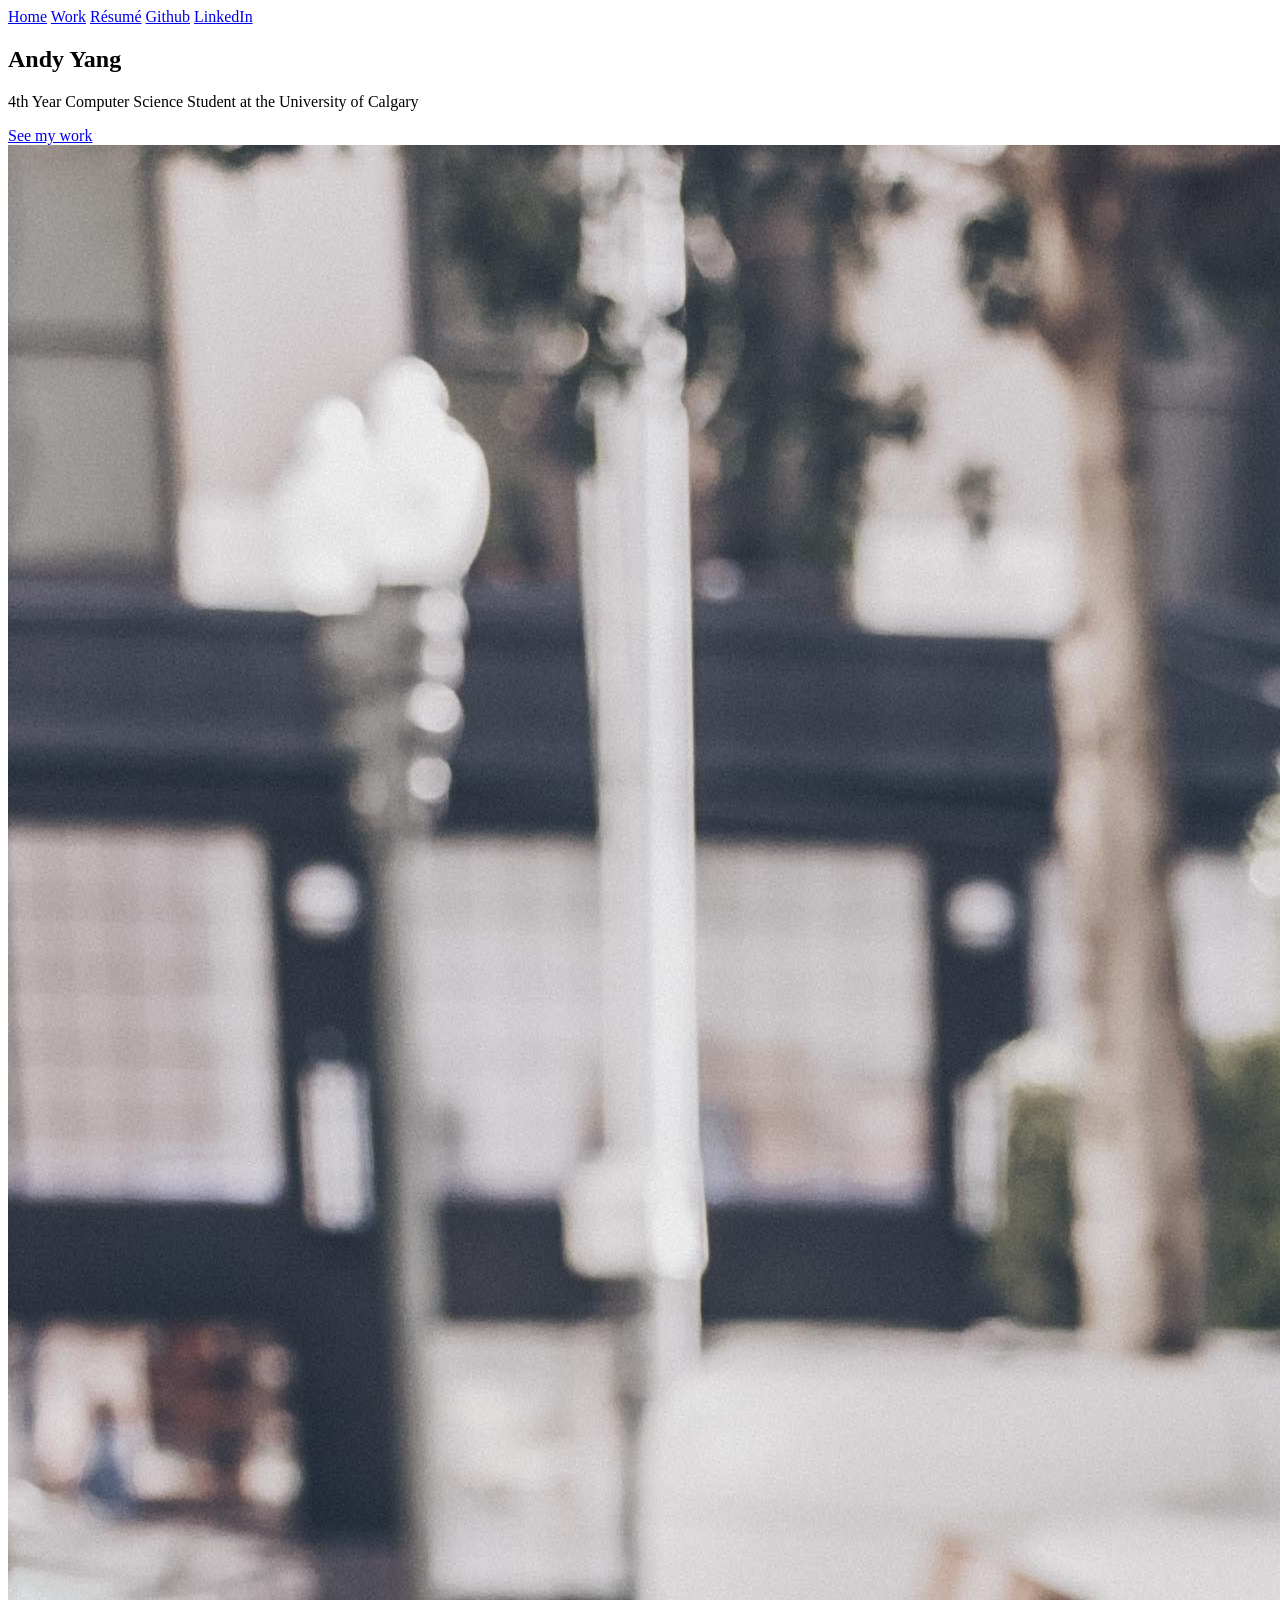
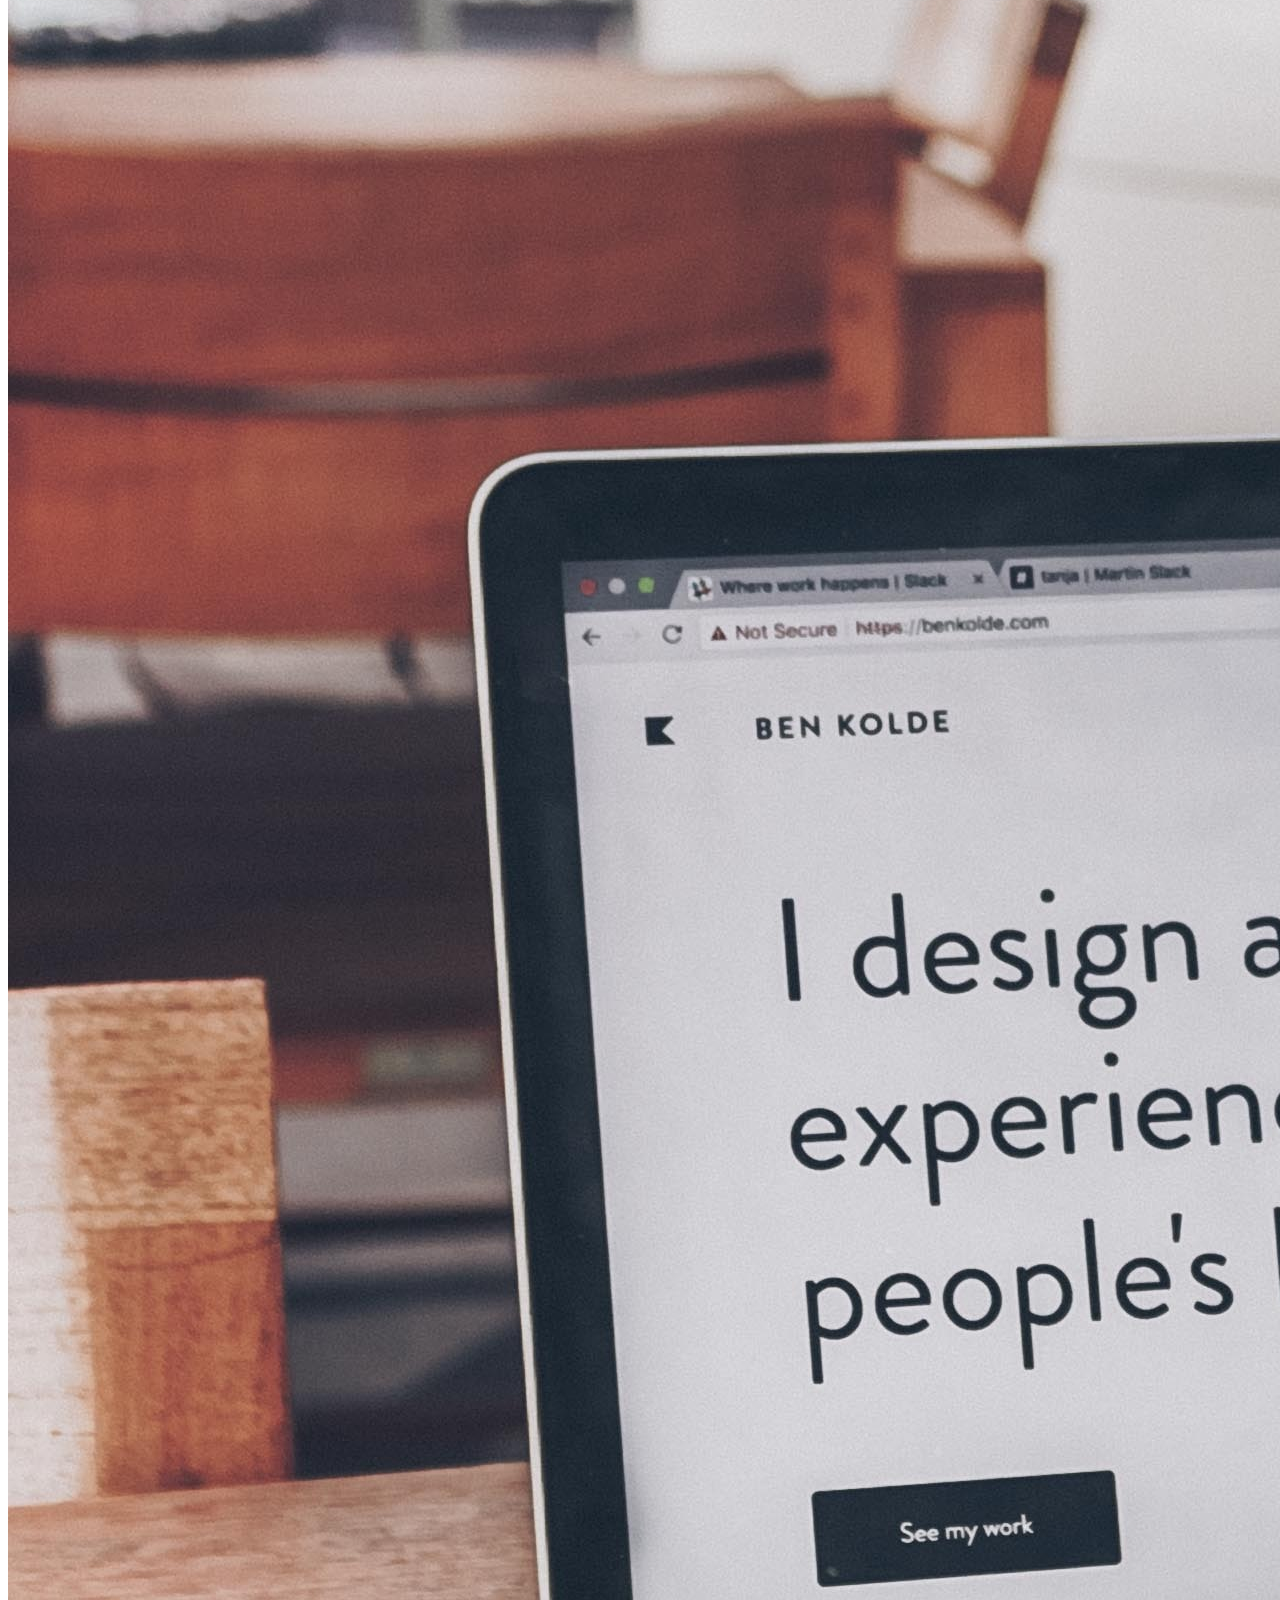
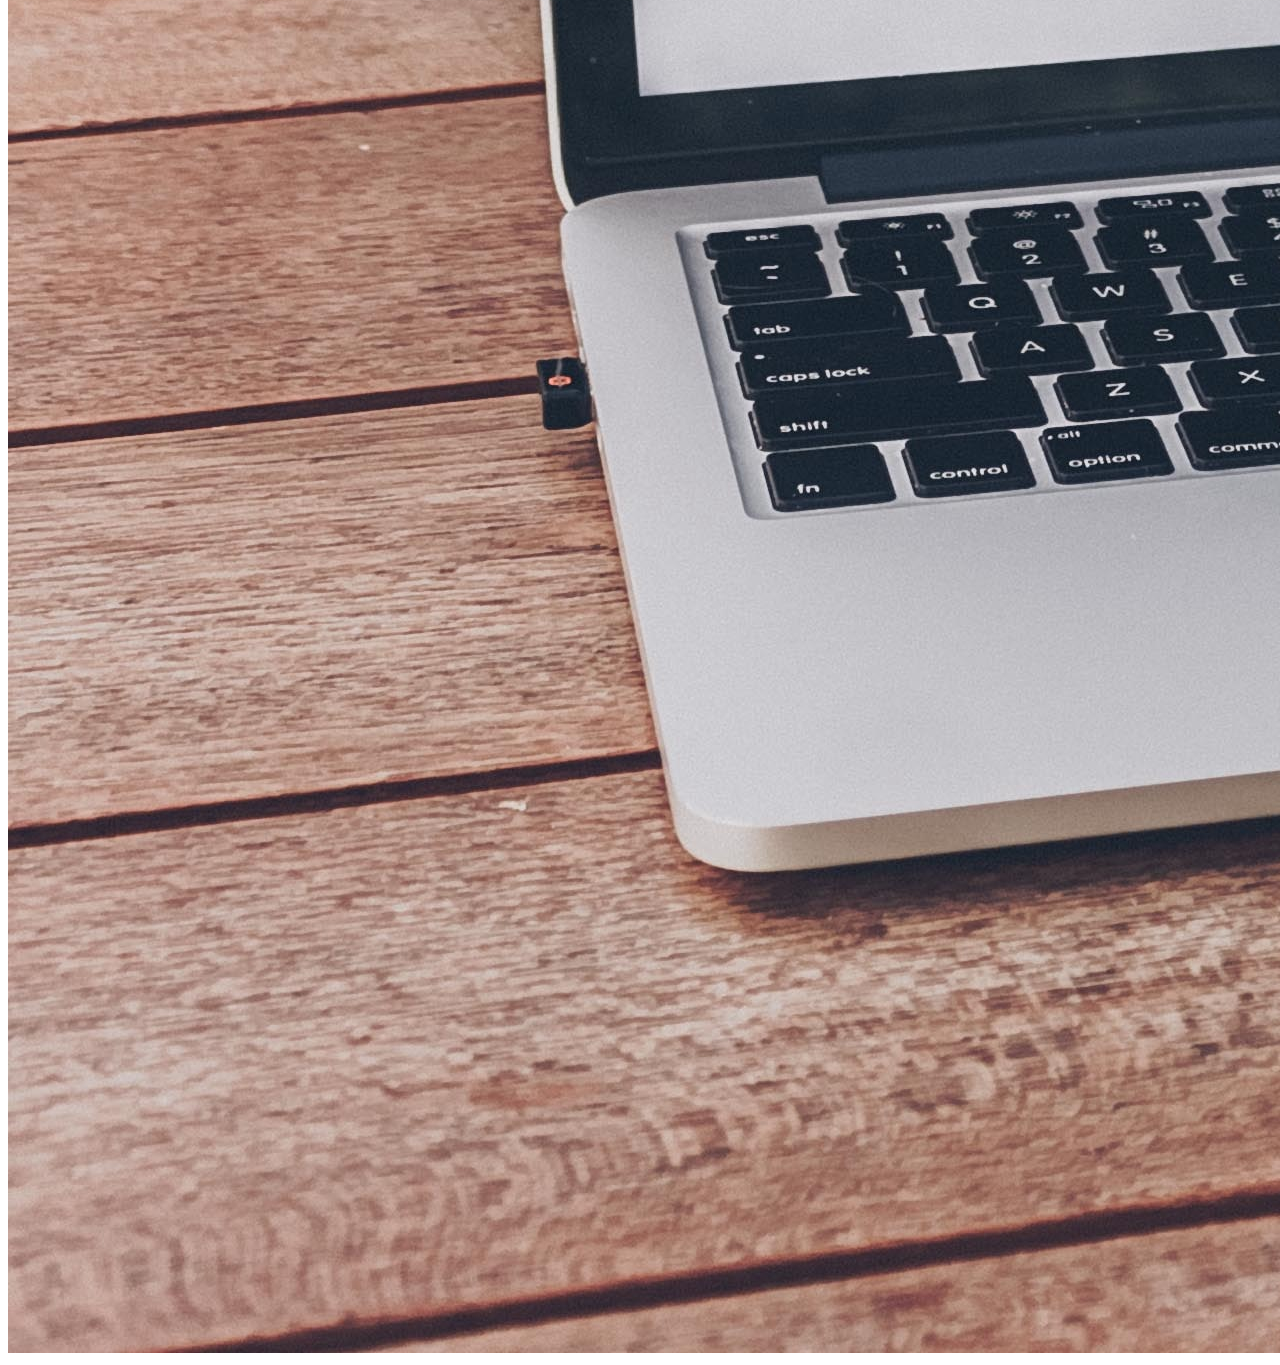
==== index.html @ f4941999 "Website Version 1" ====
<!DOCTYPE HTML>

<html>

<head>
	<title>Andy Yang</title>
	<meta charset="utf-8" />
	<meta name="viewport" content="width=device-width, initial-scale=1, user-scalable=no" />
	<link rel="stylesheet" href="assets/css/main.css" />
	<noscript>
		<link rel="stylesheet" href="assets/css/noscript.css" /></noscript>
</head>

<body class="is-preload">

	<!-- Wrapper-->
	<div id="wrapper">

		<!-- Nav -->
		<nav id="nav">
			<a href="#" class="icon solid fa-home"><span>Home</span></a>
			<a href="#work" class="icon solid fa-briefcase"><span>Work</span></a>
			<a href="/resume/Andy Yang Resume.pdf" class="icon solid fa-file-alt" download><span>Résumé</span></a>
			<a href="https://github.com/Yang-Andy" target="_blank" class="icon brands fa-github"><span>Github</span></a>
			<a href="https://www.linkedin.com/in/yangandy1/" target="_blank"
				class="icon brands fa-linkedin"><span>LinkedIn</span></a>
			<!-- <a href="#contact" class="icon solid fa-envelope"><span>Contact</span></a> -->
		</nav>

		<!-- Main -->
		<div id="main">

			<!-- Me -->
			<article id="home" class="panel intro">
				<header>
					<h1>Andy Yang</h1>
					<p>4th Year Computer Science Student at the University of Calgary</p>
				</header>
				<a href="#work" class="jumplink pic">
					<span class="arrow icon solid fa-chevron-right"><span>See my work</span></span>
					<img src="images/me.jpg" alt="" />
				</a>
			</article>

			<!-- Work -->
			<article id="work" class="panel">
				<header>
					<h1>Work Experience</h1>
				</header>

				<body>
					<h2>
						Full Stack Mobile Software Developer Intern
					</h2>
					<div>
						<h3>Shareworks by Morgan Stanley</h3>
						<p>May 2018 - August 2019, Calgary, Alberta</p>

					</div>

					<ul>
						<li>Assisted in the development of mobile white-label applications for Barclays and Morgan
							Stanley.</li>
						<li>Built front end architecture using Javascript, React Native, and Redux.</li>
						<li>Worked closely with back-end engineers to maintain the RESTful API consumed by the mobile
							app.</li>
						<li>Collaborated with UX researchers to implement customized and sophisticated UI components
							with a strong focus on usability.</li>
						<li>Engaged in a software development workflow involving code reviews, continuous integration,
							and automated testing in order to ensure the production of high-quality software.</li>
					</ul>


				</body>

			</article>

			<!-- Contact -->
			<article id="contact" class="panel">
				<header>
					<h2>Contact Me</h2>
				</header>
				<form action="#" method="post">
					<div>
						<div class="row">
							<div class="col-6 col-12-medium">
								<input type="text" name="name" placeholder="Name" />
							</div>
							<div class="col-6 col-12-medium">
								<input type="text" name="email" placeholder="Email" />
							</div>
							<div class="col-12">
								<input type="text" name="subject" placeholder="Subject" />
							</div>
							<div class="col-12">
								<textarea name="message" placeholder="Message" rows="6"></textarea>
							</div>
							<div class="col-12">
								<input type="submit" value="Send Message" />
							</div>
						</div>
					</div>
				</form>
			</article>

		</div>

		<!-- Footer -->
		<div id="footer">
		</div>

	</div>

	<!-- Scripts -->
	<script src="assets/js/jquery.min.js"></script>
	<script src="assets/js/browser.min.js"></script>
	<script src="assets/js/breakpoints.min.js"></script>
	<script src="assets/js/util.js"></script>
	<script src="assets/js/main.js"></script>

</body>

</html>
---- assets/css/noscript.css ----
/* Wrapper */

	#wrapper {
		opacity: 1 !important;
	}

/* Nav */

	#nav a {
		opacity: 1.0;
	}

		#nav a:before, #nav a:after {
			display: none;
		}

		#nav a span {
			top: 0;
			opacity: 1.0;
		}

			#nav a span:after {
				display: none;
			}

/* Main */

	#main {
		background: none;
		box-shadow: none;
	}

		#main > .panel {
			background: #ffffff;
			margin-bottom: 2em;
		}

			#main > .panel:last-child {
				margin-bottom: 0;
			}
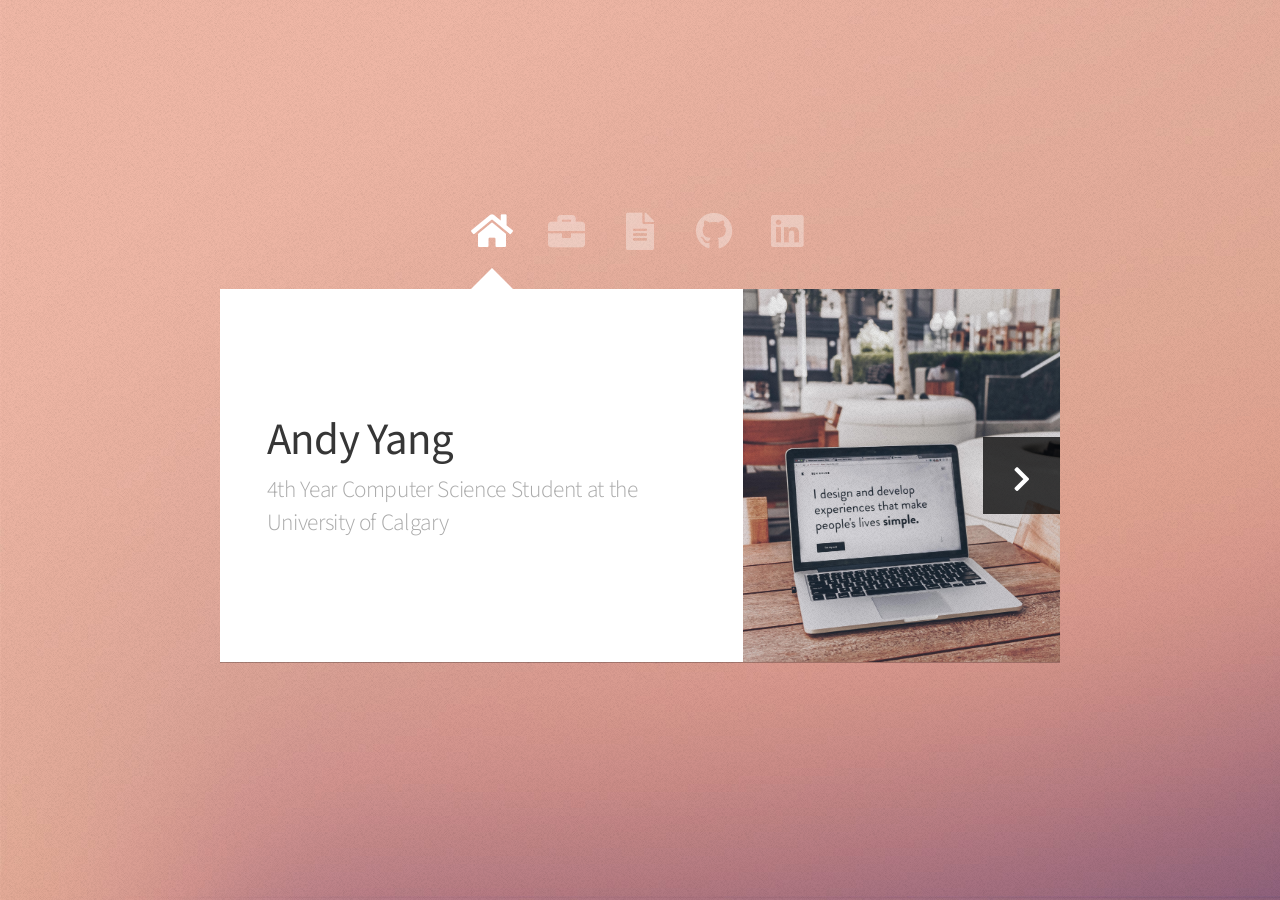
==== commit 5729db4b: "code clean up" ====
--- a/index.html
+++ b/index.html
@@ -1,3 +1,8 @@
+<!--
+	Astral by HTML5 UP
+	html5up.net | @ajlkn
+	Free for personal and commercial use under the CCA 3.0 license (html5up.net/license)
+-->
 <!DOCTYPE HTML>
 
 <html>
--- a/assets/css/main.css
+++ b/assets/css/main.css
@@ -0,0 +1,2190 @@
+/*
+	Astral by HTML5 UP
+	html5up.net | @ajlkn
+	Free for personal and commercial use under the CCA 3.0 license (html5up.net/license)
+*/
+@import url("https://fonts.googleapis.com/css?family=Source+Sans+Pro:300,400,300italic,400italic");
+@import url("fontawesome-all.min.css");
+
+html, body, div, span, applet, object,
+iframe, h1, h2, h3, h4, h5, h6, p, blockquote,
+pre, a, abbr, acronym, address, big, cite,
+code, del, dfn, em, img, ins, kbd, q, s, samp,
+small, strike, strong, sub, sup, tt, var, b,
+u, i, center, dl, dt, dd, ol, ul, li, fieldset,
+form, label, legend, table, caption, tbody,
+tfoot, thead, tr, th, td, article, aside,
+canvas, details, embed, figure, figcaption,
+footer, header, hgroup, menu, nav, output, ruby,
+section, summary, time, mark, audio, video {
+	margin: 0;
+	padding: 0;
+	border: 0;
+	font-size: 100%;
+	font: inherit;
+	vertical-align: baseline;}
+
+article, aside, details, figcaption, figure,
+footer, header, hgroup, menu, nav, section {
+	display: block;}
+
+body {
+	line-height: 1;
+}
+
+ol, ul {
+	list-style: none;
+}
+
+blockquote, q {
+	quotes: none;
+}
+
+	blockquote:before, blockquote:after, q:before, q:after {
+		content: '';
+		content: none;
+	}
+
+table {
+	border-collapse: collapse;
+	border-spacing: 0;
+}
+
+body {
+	-webkit-text-size-adjust: none;
+}
+
+mark {
+	background-color: transparent;
+	color: inherit;
+}
+
+input::-moz-focus-inner {
+	border: 0;
+	padding: 0;
+}
+
+input, select, textarea {
+	-moz-appearance: none;
+	-webkit-appearance: none;
+	-ms-appearance: none;
+	appearance: none;
+}
+
+/* Row */
+
+	.row {
+		display: flex;
+		flex-wrap: wrap;
+		box-sizing: border-box;
+		align-items: stretch;
+	}
+
+		.row > * {
+			box-sizing: border-box;
+		}
+
+		.row.gtr-uniform > * > :last-child {
+			margin-bottom: 0;
+		}
+
+		.row.aln-left {
+			justify-content: flex-start;
+		}
+
+		.row.aln-center {
+			justify-content: center;
+		}
+
+		.row.aln-right {
+			justify-content: flex-end;
+		}
+
+		.row.aln-top {
+			align-items: flex-start;
+		}
+
+		.row.aln-middle {
+			align-items: center;
+		}
+
+		.row.aln-bottom {
+			align-items: flex-end;
+		}
+
+		.row > .imp {
+			order: -1;
+		}
+
+		.row > .col-1 {
+			width: 8.33333%;
+		}
+
+		.row > .off-1 {
+			margin-left: 8.33333%;
+		}
+
+		.row > .col-2 {
+			width: 16.66667%;
+		}
+
+		.row > .off-2 {
+			margin-left: 16.66667%;
+		}
+
+		.row > .col-3 {
+			width: 25%;
+		}
+
+		.row > .off-3 {
+			margin-left: 25%;
+		}
+
+		.row > .col-4 {
+			width: 33.33333%;
+		}
+
+		.row > .off-4 {
+			margin-left: 33.33333%;
+		}
+
+		.row > .col-5 {
+			width: 41.66667%;
+		}
+
+		.row > .off-5 {
+			margin-left: 41.66667%;
+		}
+
+		.row > .col-6 {
+			width: 50%;
+		}
+
+		.row > .off-6 {
+			margin-left: 50%;
+		}
+
+		.row > .col-7 {
+			width: 58.33333%;
+		}
+
+		.row > .off-7 {
+			margin-left: 58.33333%;
+		}
+
+		.row > .col-8 {
+			width: 66.66667%;
+		}
+
+		.row > .off-8 {
+			margin-left: 66.66667%;
+		}
+
+		.row > .col-9 {
+			width: 75%;
+		}
+
+		.row > .off-9 {
+			margin-left: 75%;
+		}
+
+		.row > .col-10 {
+			width: 83.33333%;
+		}
+
+		.row > .off-10 {
+			margin-left: 83.33333%;
+		}
+
+		.row > .col-11 {
+			width: 91.66667%;
+		}
+
+		.row > .off-11 {
+			margin-left: 91.66667%;
+		}
+
+		.row > .col-12 {
+			width: 100%;
+		}
+
+		.row > .off-12 {
+			margin-left: 100%;
+		}
+
+		.row.gtr-0 {
+			margin-top: 0em;
+			margin-left: 0em;
+		}
+
+			.row.gtr-0 > * {
+				padding: 0em 0 0 0em;
+			}
+
+			.row.gtr-0.gtr-uniform {
+				margin-top: 0em;
+			}
+
+				.row.gtr-0.gtr-uniform > * {
+					padding-top: 0em;
+				}
+
+		.row.gtr-25 {
+			margin-top: -0.3125em;
+			margin-left: -0.3125em;
+		}
+
+			.row.gtr-25 > * {
+				padding: 0.3125em 0 0 0.3125em;
+			}
+
+			.row.gtr-25.gtr-uniform {
+				margin-top: -0.3125em;
+			}
+
+				.row.gtr-25.gtr-uniform > * {
+					padding-top: 0.3125em;
+				}
+
+		.row.gtr-50 {
+			margin-top: -0.625em;
+			margin-left: -0.625em;
+		}
+
+			.row.gtr-50 > * {
+				padding: 0.625em 0 0 0.625em;
+			}
+
+			.row.gtr-50.gtr-uniform {
+				margin-top: -0.625em;
+			}
+
+				.row.gtr-50.gtr-uniform > * {
+					padding-top: 0.625em;
+				}
+
+		.row {
+			margin-top: -1.25em;
+			margin-left: -1.25em;
+		}
+
+			.row > * {
+				padding: 1.25em 0 0 1.25em;
+			}
+
+			.row.gtr-uniform {
+				margin-top: -1.25em;
+			}
+
+				.row.gtr-uniform > * {
+					padding-top: 1.25em;
+				}
+
+		.row.gtr-150 {
+			margin-top: -1.875em;
+			margin-left: -1.875em;
+		}
+
+			.row.gtr-150 > * {
+				padding: 1.875em 0 0 1.875em;
+			}
+
+			.row.gtr-150.gtr-uniform {
+				margin-top: -1.875em;
+			}
+
+				.row.gtr-150.gtr-uniform > * {
+					padding-top: 1.875em;
+				}
+
+		.row.gtr-200 {
+			margin-top: -2.5em;
+			margin-left: -2.5em;
+		}
+
+			.row.gtr-200 > * {
+				padding: 2.5em 0 0 2.5em;
+			}
+
+			.row.gtr-200.gtr-uniform {
+				margin-top: -2.5em;
+			}
+
+				.row.gtr-200.gtr-uniform > * {
+					padding-top: 2.5em;
+				}
+
+		@media screen and (max-width: 1680px) {
+
+			.row {
+				display: flex;
+				flex-wrap: wrap;
+				box-sizing: border-box;
+				align-items: stretch;
+			}
+
+				.row > * {
+					box-sizing: border-box;
+				}
+
+				.row.gtr-uniform > * > :last-child {
+					margin-bottom: 0;
+				}
+
+				.row.aln-left {
+					justify-content: flex-start;
+				}
+
+				.row.aln-center {
+					justify-content: center;
+				}
+
+				.row.aln-right {
+					justify-content: flex-end;
+				}
+
+				.row.aln-top {
+					align-items: flex-start;
+				}
+
+				.row.aln-middle {
+					align-items: center;
+				}
+
+				.row.aln-bottom {
+					align-items: flex-end;
+				}
+
+				.row > .imp-xlarge {
+					order: -1;
+				}
+
+				.row > .col-1-xlarge {
+					width: 8.33333%;
+				}
+
+				.row > .off-1-xlarge {
+					margin-left: 8.33333%;
+				}
+
+				.row > .col-2-xlarge {
+					width: 16.66667%;
+				}
+
+				.row > .off-2-xlarge {
+					margin-left: 16.66667%;
+				}
+
+				.row > .col-3-xlarge {
+					width: 25%;
+				}
+
+				.row > .off-3-xlarge {
+					margin-left: 25%;
+				}
+
+				.row > .col-4-xlarge {
+					width: 33.33333%;
+				}
+
+				.row > .off-4-xlarge {
+					margin-left: 33.33333%;
+				}
+
+				.row > .col-5-xlarge {
+					width: 41.66667%;
+				}
+
+				.row > .off-5-xlarge {
+					margin-left: 41.66667%;
+				}
+
+				.row > .col-6-xlarge {
+					width: 50%;
+				}
+
+				.row > .off-6-xlarge {
+					margin-left: 50%;
+				}
+
+				.row > .col-7-xlarge {
+					width: 58.33333%;
+				}
+
+				.row > .off-7-xlarge {
+					margin-left: 58.33333%;
+				}
+
+				.row > .col-8-xlarge {
+					width: 66.66667%;
+				}
+
+				.row > .off-8-xlarge {
+					margin-left: 66.66667%;
+				}
+
+				.row > .col-9-xlarge {
+					width: 75%;
+				}
+
+				.row > .off-9-xlarge {
+					margin-left: 75%;
+				}
+
+				.row > .col-10-xlarge {
+					width: 83.33333%;
+				}
+
+				.row > .off-10-xlarge {
+					margin-left: 83.33333%;
+				}
+
+				.row > .col-11-xlarge {
+					width: 91.66667%;
+				}
+
+				.row > .off-11-xlarge {
+					margin-left: 91.66667%;
+				}
+
+				.row > .col-12-xlarge {
+					width: 100%;
+				}
+
+				.row > .off-12-xlarge {
+					margin-left: 100%;
+				}
+
+				.row.gtr-0 {
+					margin-top: 0em;
+					margin-left: 0em;
+				}
+
+					.row.gtr-0 > * {
+						padding: 0em 0 0 0em;
+					}
+
+					.row.gtr-0.gtr-uniform {
+						margin-top: 0em;
+					}
+
+						.row.gtr-0.gtr-uniform > * {
+							padding-top: 0em;
+						}
+
+				.row.gtr-25 {
+					margin-top: -0.3125em;
+					margin-left: -0.3125em;
+				}
+
+					.row.gtr-25 > * {
+						padding: 0.3125em 0 0 0.3125em;
+					}
+
+					.row.gtr-25.gtr-uniform {
+						margin-top: -0.3125em;
+					}
+
+						.row.gtr-25.gtr-uniform > * {
+							padding-top: 0.3125em;
+						}
+
+				.row.gtr-50 {
+					margin-top: -0.625em;
+					margin-left: -0.625em;
+				}
+
+					.row.gtr-50 > * {
+						padding: 0.625em 0 0 0.625em;
+					}
+
+					.row.gtr-50.gtr-uniform {
+						margin-top: -0.625em;
+					}
+
+						.row.gtr-50.gtr-uniform > * {
+							padding-top: 0.625em;
+						}
+
+				.row {
+					margin-top: -1.25em;
+					margin-left: -1.25em;
+				}
+
+					.row > * {
+						padding: 1.25em 0 0 1.25em;
+					}
+
+					.row.gtr-uniform {
+						margin-top: -1.25em;
+					}
+
+						.row.gtr-uniform > * {
+							padding-top: 1.25em;
+						}
+
+				.row.gtr-150 {
+					margin-top: -1.875em;
+					margin-left: -1.875em;
+				}
+
+					.row.gtr-150 > * {
+						padding: 1.875em 0 0 1.875em;
+					}
+
+					.row.gtr-150.gtr-uniform {
+						margin-top: -1.875em;
+					}
+
+						.row.gtr-150.gtr-uniform > * {
+							padding-top: 1.875em;
+						}
+
+				.row.gtr-200 {
+					margin-top: -2.5em;
+					margin-left: -2.5em;
+				}
+
+					.row.gtr-200 > * {
+						padding: 2.5em 0 0 2.5em;
+					}
+
+					.row.gtr-200.gtr-uniform {
+						margin-top: -2.5em;
+					}
+
+						.row.gtr-200.gtr-uniform > * {
+							padding-top: 2.5em;
+						}
+
+		}
+
+		@media screen and (max-width: 1280px) {
+
+			.row {
+				display: flex;
+				flex-wrap: wrap;
+				box-sizing: border-box;
+				align-items: stretch;
+			}
+
+				.row > * {
+					box-sizing: border-box;
+				}
+
+				.row.gtr-uniform > * > :last-child {
+					margin-bottom: 0;
+				}
+
+				.row.aln-left {
+					justify-content: flex-start;
+				}
+
+				.row.aln-center {
+					justify-content: center;
+				}
+
+				.row.aln-right {
+					justify-content: flex-end;
+				}
+
+				.row.aln-top {
+					align-items: flex-start;
+				}
+
+				.row.aln-middle {
+					align-items: center;
+				}
+
+				.row.aln-bottom {
+					align-items: flex-end;
+				}
+
+				.row > .imp-large {
+					order: -1;
+				}
+
+				.row > .col-1-large {
+					width: 8.33333%;
+				}
+
+				.row > .off-1-large {
+					margin-left: 8.33333%;
+				}
+
+				.row > .col-2-large {
+					width: 16.66667%;
+				}
+
+				.row > .off-2-large {
+					margin-left: 16.66667%;
+				}
+
+				.row > .col-3-large {
+					width: 25%;
+				}
+
+				.row > .off-3-large {
+					margin-left: 25%;
+				}
+
+				.row > .col-4-large {
+					width: 33.33333%;
+				}
+
+				.row > .off-4-large {
+					margin-left: 33.33333%;
+				}
+
+				.row > .col-5-large {
+					width: 41.66667%;
+				}
+
+				.row > .off-5-large {
+					margin-left: 41.66667%;
+				}
+
+				.row > .col-6-large {
+					width: 50%;
+				}
+
+				.row > .off-6-large {
+					margin-left: 50%;
+				}
+
+				.row > .col-7-large {
+					width: 58.33333%;
+				}
+
+				.row > .off-7-large {
+					margin-left: 58.33333%;
+				}
+
+				.row > .col-8-large {
+					width: 66.66667%;
+				}
+
+				.row > .off-8-large {
+					margin-left: 66.66667%;
+				}
+
+				.row > .col-9-large {
+					width: 75%;
+				}
+
+				.row > .off-9-large {
+					margin-left: 75%;
+				}
+
+				.row > .col-10-large {
+					width: 83.33333%;
+				}
+
+				.row > .off-10-large {
+					margin-left: 83.33333%;
+				}
+
+				.row > .col-11-large {
+					width: 91.66667%;
+				}
+
+				.row > .off-11-large {
+					margin-left: 91.66667%;
+				}
+
+				.row > .col-12-large {
+					width: 100%;
+				}
+
+				.row > .off-12-large {
+					margin-left: 100%;
+				}
+
+				.row.gtr-0 {
+					margin-top: 0em;
+					margin-left: 0em;
+				}
+
+					.row.gtr-0 > * {
+						padding: 0em 0 0 0em;
+					}
+
+					.row.gtr-0.gtr-uniform {
+						margin-top: 0em;
+					}
+
+						.row.gtr-0.gtr-uniform > * {
+							padding-top: 0em;
+						}
+
+				.row.gtr-25 {
+					margin-top: -0.3125em;
+					margin-left: -0.3125em;
+				}
+
+					.row.gtr-25 > * {
+						padding: 0.3125em 0 0 0.3125em;
+					}
+
+					.row.gtr-25.gtr-uniform {
+						margin-top: -0.3125em;
+					}
+
+						.row.gtr-25.gtr-uniform > * {
+							padding-top: 0.3125em;
+						}
+
+				.row.gtr-50 {
+					margin-top: -0.625em;
+					margin-left: -0.625em;
+				}
+
+					.row.gtr-50 > * {
+						padding: 0.625em 0 0 0.625em;
+					}
+
+					.row.gtr-50.gtr-uniform {
+						margin-top: -0.625em;
+					}
+
+						.row.gtr-50.gtr-uniform > * {
+							padding-top: 0.625em;
+						}
+
+				.row {
+					margin-top: -1.25em;
+					margin-left: -1.25em;
+				}
+
+					.row > * {
+						padding: 1.25em 0 0 1.25em;
+					}
+
+					.row.gtr-uniform {
+						margin-top: -1.25em;
+					}
+
+						.row.gtr-uniform > * {
+							padding-top: 1.25em;
+						}
+
+				.row.gtr-150 {
+					margin-top: -1.875em;
+					margin-left: -1.875em;
+				}
+
+					.row.gtr-150 > * {
+						padding: 1.875em 0 0 1.875em;
+					}
+
+					.row.gtr-150.gtr-uniform {
+						margin-top: -1.875em;
+					}
+
+						.row.gtr-150.gtr-uniform > * {
+							padding-top: 1.875em;
+						}
+
+				.row.gtr-200 {
+					margin-top: -2.5em;
+					margin-left: -2.5em;
+				}
+
+					.row.gtr-200 > * {
+						padding: 2.5em 0 0 2.5em;
+					}
+
+					.row.gtr-200.gtr-uniform {
+						margin-top: -2.5em;
+					}
+
+						.row.gtr-200.gtr-uniform > * {
+							padding-top: 2.5em;
+						}
+
+		}
+
+		@media screen and (max-width: 980px) {
+
+			.row {
+				display: flex;
+				flex-wrap: wrap;
+				box-sizing: border-box;
+				align-items: stretch;
+			}
+
+				.row > * {
+					box-sizing: border-box;
+				}
+
+				.row.gtr-uniform > * > :last-child {
+					margin-bottom: 0;
+				}
+
+				.row.aln-left {
+					justify-content: flex-start;
+				}
+
+				.row.aln-center {
+					justify-content: center;
+				}
+
+				.row.aln-right {
+					justify-content: flex-end;
+				}
+
+				.row.aln-top {
+					align-items: flex-start;
+				}
+
+				.row.aln-middle {
+					align-items: center;
+				}
+
+				.row.aln-bottom {
+					align-items: flex-end;
+				}
+
+				.row > .imp-medium {
+					order: -1;
+				}
+
+				.row > .col-1-medium {
+					width: 8.33333%;
+				}
+
+				.row > .off-1-medium {
+					margin-left: 8.33333%;
+				}
+
+				.row > .col-2-medium {
+					width: 16.66667%;
+				}
+
+				.row > .off-2-medium {
+					margin-left: 16.66667%;
+				}
+
+				.row > .col-3-medium {
+					width: 25%;
+				}
+
+				.row > .off-3-medium {
+					margin-left: 25%;
+				}
+
+				.row > .col-4-medium {
+					width: 33.33333%;
+				}
+
+				.row > .off-4-medium {
+					margin-left: 33.33333%;
+				}
+
+				.row > .col-5-medium {
+					width: 41.66667%;
+				}
+
+				.row > .off-5-medium {
+					margin-left: 41.66667%;
+				}
+
+				.row > .col-6-medium {
+					width: 50%;
+				}
+
+				.row > .off-6-medium {
+					margin-left: 50%;
+				}
+
+				.row > .col-7-medium {
+					width: 58.33333%;
+				}
+
+				.row > .off-7-medium {
+					margin-left: 58.33333%;
+				}
+
+				.row > .col-8-medium {
+					width: 66.66667%;
+				}
+
+				.row > .off-8-medium {
+					margin-left: 66.66667%;
+				}
+
+				.row > .col-9-medium {
+					width: 75%;
+				}
+
+				.row > .off-9-medium {
+					margin-left: 75%;
+				}
+
+				.row > .col-10-medium {
+					width: 83.33333%;
+				}
+
+				.row > .off-10-medium {
+					margin-left: 83.33333%;
+				}
+
+				.row > .col-11-medium {
+					width: 91.66667%;
+				}
+
+				.row > .off-11-medium {
+					margin-left: 91.66667%;
+				}
+
+				.row > .col-12-medium {
+					width: 100%;
+				}
+
+				.row > .off-12-medium {
+					margin-left: 100%;
+				}
+
+				.row.gtr-0 {
+					margin-top: 0em;
+					margin-left: 0em;
+				}
+
+					.row.gtr-0 > * {
+						padding: 0em 0 0 0em;
+					}
+
+					.row.gtr-0.gtr-uniform {
+						margin-top: 0em;
+					}
+
+						.row.gtr-0.gtr-uniform > * {
+							padding-top: 0em;
+						}
+
+				.row.gtr-25 {
+					margin-top: -0.3125em;
+					margin-left: -0.3125em;
+				}
+
+					.row.gtr-25 > * {
+						padding: 0.3125em 0 0 0.3125em;
+					}
+
+					.row.gtr-25.gtr-uniform {
+						margin-top: -0.3125em;
+					}
+
+						.row.gtr-25.gtr-uniform > * {
+							padding-top: 0.3125em;
+						}
+
+				.row.gtr-50 {
+					margin-top: -0.625em;
+					margin-left: -0.625em;
+				}
+
+					.row.gtr-50 > * {
+						padding: 0.625em 0 0 0.625em;
+					}
+
+					.row.gtr-50.gtr-uniform {
+						margin-top: -0.625em;
+					}
+
+						.row.gtr-50.gtr-uniform > * {
+							padding-top: 0.625em;
+						}
+
+				.row {
+					margin-top: -1.25em;
+					margin-left: -1.25em;
+				}
+
+					.row > * {
+						padding: 1.25em 0 0 1.25em;
+					}
+
+					.row.gtr-uniform {
+						margin-top: -1.25em;
+					}
+
+						.row.gtr-uniform > * {
+							padding-top: 1.25em;
+						}
+
+				.row.gtr-150 {
+					margin-top: -1.875em;
+					margin-left: -1.875em;
+				}
+
+					.row.gtr-150 > * {
+						padding: 1.875em 0 0 1.875em;
+					}
+
+					.row.gtr-150.gtr-uniform {
+						margin-top: -1.875em;
+					}
+
+						.row.gtr-150.gtr-uniform > * {
+							padding-top: 1.875em;
+						}
+
+				.row.gtr-200 {
+					margin-top: -2.5em;
+					margin-left: -2.5em;
+				}
+
+					.row.gtr-200 > * {
+						padding: 2.5em 0 0 2.5em;
+					}
+
+					.row.gtr-200.gtr-uniform {
+						margin-top: -2.5em;
+					}
+
+						.row.gtr-200.gtr-uniform > * {
+							padding-top: 2.5em;
+						}
+
+		}
+
+		@media screen and (max-width: 736px) {
+
+			.row {
+				display: flex;
+				flex-wrap: wrap;
+				box-sizing: border-box;
+				align-items: stretch;
+			}
+
+				.row > * {
+					box-sizing: border-box;
+				}
+
+				.row.gtr-uniform > * > :last-child {
+					margin-bottom: 0;
+				}
+
+				.row.aln-left {
+					justify-content: flex-start;
+				}
+
+				.row.aln-center {
+					justify-content: center;
+				}
+
+				.row.aln-right {
+					justify-content: flex-end;
+				}
+
+				.row.aln-top {
+					align-items: flex-start;
+				}
+
+				.row.aln-middle {
+					align-items: center;
+				}
+
+				.row.aln-bottom {
+					align-items: flex-end;
+				}
+
+				.row > .imp-small {
+					order: -1;
+				}
+
+				.row > .col-1-small {
+					width: 8.33333%;
+				}
+
+				.row > .off-1-small {
+					margin-left: 8.33333%;
+				}
+
+				.row > .col-2-small {
+					width: 16.66667%;
+				}
+
+				.row > .off-2-small {
+					margin-left: 16.66667%;
+				}
+
+				.row > .col-3-small {
+					width: 25%;
+				}
+
+				.row > .off-3-small {
+					margin-left: 25%;
+				}
+
+				.row > .col-4-small {
+					width: 33.33333%;
+				}
+
+				.row > .off-4-small {
+					margin-left: 33.33333%;
+				}
+
+				.row > .col-5-small {
+					width: 41.66667%;
+				}
+
+				.row > .off-5-small {
+					margin-left: 41.66667%;
+				}
+
+				.row > .col-6-small {
+					width: 50%;
+				}
+
+				.row > .off-6-small {
+					margin-left: 50%;
+				}
+
+				.row > .col-7-small {
+					width: 58.33333%;
+				}
+
+				.row > .off-7-small {
+					margin-left: 58.33333%;
+				}
+
+				.row > .col-8-small {
+					width: 66.66667%;
+				}
+
+				.row > .off-8-small {
+					margin-left: 66.66667%;
+				}
+
+				.row > .col-9-small {
+					width: 75%;
+				}
+
+				.row > .off-9-small {
+					margin-left: 75%;
+				}
+
+				.row > .col-10-small {
+					width: 83.33333%;
+				}
+
+				.row > .off-10-small {
+					margin-left: 83.33333%;
+				}
+
+				.row > .col-11-small {
+					width: 91.66667%;
+				}
+
+				.row > .off-11-small {
+					margin-left: 91.66667%;
+				}
+
+				.row > .col-12-small {
+					width: 100%;
+				}
+
+				.row > .off-12-small {
+					margin-left: 100%;
+				}
+
+				.row.gtr-0 {
+					margin-top: 0em;
+					margin-left: 0em;
+				}
+
+					.row.gtr-0 > * {
+						padding: 0em 0 0 0em;
+					}
+
+					.row.gtr-0.gtr-uniform {
+						margin-top: 0em;
+					}
+
+						.row.gtr-0.gtr-uniform > * {
+							padding-top: 0em;
+						}
+
+				.row.gtr-25 {
+					margin-top: -0.3125em;
+					margin-left: -0.3125em;
+				}
+
+					.row.gtr-25 > * {
+						padding: 0.3125em 0 0 0.3125em;
+					}
+
+					.row.gtr-25.gtr-uniform {
+						margin-top: -0.3125em;
+					}
+
+						.row.gtr-25.gtr-uniform > * {
+							padding-top: 0.3125em;
+						}
+
+				.row.gtr-50 {
+					margin-top: -0.625em;
+					margin-left: -0.625em;
+				}
+
+					.row.gtr-50 > * {
+						padding: 0.625em 0 0 0.625em;
+					}
+
+					.row.gtr-50.gtr-uniform {
+						margin-top: -0.625em;
+					}
+
+						.row.gtr-50.gtr-uniform > * {
+							padding-top: 0.625em;
+						}
+
+				.row {
+					margin-top: -1.25em;
+					margin-left: -1.25em;
+				}
+
+					.row > * {
+						padding: 1.25em 0 0 1.25em;
+					}
+
+					.row.gtr-uniform {
+						margin-top: -1.25em;
+					}
+
+						.row.gtr-uniform > * {
+							padding-top: 1.25em;
+						}
+
+				.row.gtr-150 {
+					margin-top: -1.875em;
+					margin-left: -1.875em;
+				}
+
+					.row.gtr-150 > * {
+						padding: 1.875em 0 0 1.875em;
+					}
+
+					.row.gtr-150.gtr-uniform {
+						margin-top: -1.875em;
+					}
+
+						.row.gtr-150.gtr-uniform > * {
+							padding-top: 1.875em;
+						}
+
+				.row.gtr-200 {
+					margin-top: -2.5em;
+					margin-left: -2.5em;
+				}
+
+					.row.gtr-200 > * {
+						padding: 2.5em 0 0 2.5em;
+					}
+
+					.row.gtr-200.gtr-uniform {
+						margin-top: -2.5em;
+					}
+
+						.row.gtr-200.gtr-uniform > * {
+							padding-top: 2.5em;
+						}
+
+		}
+
+/* Basic */
+
+	html {
+		box-sizing: border-box;
+	}
+
+	*, *:before, *:after {
+		box-sizing: inherit;
+	}
+
+	body {
+		background-image: url("images/overlay.png"), url("images/bg.jpg");
+		background-repeat: repeat, no-repeat;
+		background-size: auto, 100% 100%;
+		background-attachment: fixed;
+		overflow-y: scroll;
+	}
+
+		body.is-preload *, body.is-preload *:before, body.is-preload *:after {
+			-moz-animation: none !important;
+			-webkit-animation: none !important;
+			-ms-animation: none !important;
+			animation: none !important;
+			-moz-transition: none !important;
+			-webkit-transition: none !important;
+			-ms-transition: none !important;
+			transition: none !important;
+		}
+
+	body, input, textarea, select {
+		font-family: 'Source Sans Pro', sans-serif;
+		font-weight: 300;
+		color: #777777;
+		font-size: 20pt;
+		line-height: 1.75em;
+	}
+
+		@media screen and (max-width: 1680px) {
+
+			body, input, textarea, select {
+				font-size: 15pt;
+			}
+
+		}
+
+		@media screen and (max-width: 1280px) {
+
+			body, input, textarea, select {
+				font-size: 14pt;
+			}
+
+		}
+
+		@media screen and (max-width: 736px) {
+
+			body, input, textarea, select {
+				font-size: 12pt;
+			}
+
+		}
+
+		@media screen and (max-width: 360px) {
+
+			body, input, textarea, select {
+				font-size: 11pt;
+			}
+
+		}
+
+	strong, b, h1, h2, h3, h4, h5, h6 {
+		font-weight: 400;
+		color: #363636;
+	}
+
+	h1 {
+		font-size: 2.4em;
+		letter-spacing: -0.015em;
+	}
+
+	h2 {
+		font-size: 1.8em;
+		letter-spacing: -0.015em;
+	}
+
+	h3, h4, h5, h6 {
+		font-size: 1.25em;
+		letter-spacing: -0.015em;
+	}
+
+	@media screen and (max-width: 736px) {
+
+		h1 {
+			font-size: 1.75em;
+		}
+
+		h2 {
+			font-size: 1.375em;
+		}
+
+		h3, h4, h5, h6 {
+			font-size: 1em;
+		}
+
+	}
+
+	blockquote {
+		border-left: solid 0.5em #ddd;
+		padding: 1em 0 1em 2em;
+		font-style: italic;
+	}
+
+	em, i {
+		font-style: italic;
+	}
+
+	hr {
+		border: 0;
+		border-top: solid 1px #ddd;
+		padding: 1.5em 0 0 0;
+		margin: 1.75em 0 0 0;
+	}
+
+	sub {
+		position: relative;
+		top: 0.5em;
+		font-size: 0.8em;
+	}
+
+	sup {
+		position: relative;
+		top: -0.5em;
+		font-size: 0.8em;
+	}
+
+	br.clear {
+		clear: both;
+	}
+
+	p, ul, ol, dl, table, blockquote, form {
+		margin-bottom: 2em;
+	}
+
+/* Table */
+
+	table {
+		width: 100%;
+	}
+
+		table.default tbody tr {
+			border-bottom: solid 1px #f4f4f4;
+		}
+
+		table.default td {
+			padding: 0.5em 1em 0.5em 1em;
+		}
+
+		table.default th {
+			text-align: left;
+			font-weight: 400;
+			padding: 0.5em 1em 0.5em 1em;
+		}
+
+		table.default thead {
+			border-bottom: solid 2px #f4f4f4;
+		}
+
+/* Form */
+
+	form label {
+		display: block;
+		font-weight: 400;
+		color: #363636;
+		margin: 0 0 1em 0;
+	}
+
+	form input[type="text"],
+	form input[type="email"],
+	form input[type="password"],
+	form select,
+	form textarea {
+		-webkit-appearance: none;
+		border: 0;
+		background: #f4f4f4;
+		padding: 0.75em;
+		width: 100%;
+		-moz-transition: background-color .25s ease-in-out;
+		-webkit-transition: background-color .25s ease-in-out;
+		-ms-transition: background-color .25s ease-in-out;
+		transition: background-color .25s ease-in-out;
+	}
+
+		form input[type="text"]:focus,
+		form input[type="email"]:focus,
+		form input[type="password"]:focus,
+		form select:focus,
+		form textarea:focus {
+			background: #f8f8f8;
+		}
+
+	form input[type="text"],
+	form input[type="email"],
+	form input[type="password"],
+	form select {
+		line-height: 1.35em;
+	}
+
+	form ::-webkit-input-placeholder {
+		color: #999;
+	}
+
+	form :-moz-placeholder {
+		color: #999;
+	}
+
+	form ::-moz-placeholder {
+		color: #999;
+	}
+
+	form :-ms-input-placeholder {
+		color: #999;
+	}
+
+/* Section/Article */
+
+	section, article {
+		margin-bottom: 3em;
+	}
+
+		section > :last-child, section:last-child, article > :last-child, article:last-child {
+			margin-bottom: 0;
+		}
+
+	header {
+		margin: 0 0 1.5em 0;
+	}
+
+		header > p {
+			margin: 0.5em 0 0 0;
+			color: #aaa;
+		}
+
+		@media screen and (max-width: 736px) {
+
+			header {
+				margin: 0 0 1em 0;
+			}
+
+		}
+
+/* Image */
+
+	.image {
+		display: inline-block;
+	}
+
+		.image img {
+			display: block;
+			width: 100%;
+		}
+
+		.image.fit {
+			display: block;
+			width: 100%;
+		}
+
+		.image.featured {
+			display: block;
+			width: 100%;
+			margin: 0 0 2em 0;
+		}
+
+		.image.left {
+			float: left;
+			margin: 0 2em 2em 0;
+		}
+
+		.image.centered {
+			display: block;
+			margin: 0 0 2em 0;
+		}
+
+			.image.centered img {
+				margin: 0 auto;
+				width: auto;
+			}
+
+/* Button */
+
+	input[type="button"],
+	input[type="submit"],
+	input[type="reset"],
+	button,
+	.button {
+		-moz-transition: background-color .25s ease-in-out;
+		-webkit-transition: background-color .25s ease-in-out;
+		-ms-transition: background-color .25s ease-in-out;
+		transition: background-color .25s ease-in-out;
+		-webkit-appearance: none;
+		display: inline-block;
+		background-color: #222222;
+		color: #ffffff;
+		border: 0;
+		cursor: pointer;
+		outline: 0;
+		padding: 0.7em 1.5em 0.7em 1.5em;
+	}
+
+		input[type="button"]:hover,
+		input[type="submit"]:hover,
+		input[type="reset"]:hover,
+		button:hover,
+		.button:hover {
+			background-color: #333333;
+		}
+
+		input[type="button"]:active,
+		input[type="submit"]:active,
+		input[type="reset"]:active,
+		button:active,
+		.button:active {
+			background-color: #444444;
+		}
+
+		input[type="button"].alt,
+		input[type="submit"].alt,
+		input[type="reset"].alt,
+		button.alt,
+		.button.alt {
+			background-color: #777777;
+		}
+
+			input[type="button"].alt:hover,
+			input[type="submit"].alt:hover,
+			input[type="reset"].alt:hover,
+			button.alt:hover,
+			.button.alt:hover {
+				background-color: #888888;
+			}
+
+			input[type="button"].alt:active,
+			input[type="submit"].alt:active,
+			input[type="reset"].alt:active,
+			button.alt:active,
+			.button.alt:active {
+				background-color: #999999;
+			}
+
+		input[type="button"].small,
+		input[type="submit"].small,
+		input[type="reset"].small,
+		button.small,
+		.button.small {
+			font-size: 0.75em;
+		}
+
+		input[type="button"].large,
+		input[type="submit"].large,
+		input[type="reset"].large,
+		button.large,
+		.button.large {
+			font-size: 1.25em;
+			padding: 0.5em 1.25em 0.5em 1.25em;
+		}
+
+		input[type="button"].xlarge,
+		input[type="submit"].xlarge,
+		input[type="reset"].xlarge,
+		button.xlarge,
+		.button.xlarge {
+			font-size: 1.5em;
+			padding: 0.5em 1.25em 0.5em 1.25em;
+		}
+
+		@media screen and (max-width: 736px) {
+
+			input[type="button"],
+			input[type="submit"],
+			input[type="reset"],
+			button,
+			.button {
+				width: 100%;
+			}
+
+		}
+
+/* List */
+
+	ul {
+		list-style: disc;
+		padding-left: 1em;
+	}
+
+		ul li {
+			padding-left: 0.5em;
+		}
+
+	ol {
+		list-style: decimal;
+		padding-left: 1.25em;
+	}
+
+		ol li {
+			padding-left: 0.25em;
+		}
+
+/* Actions */
+
+	ul.actions {
+		list-style: none;
+		padding-left: 0;
+	}
+
+		ul.actions li {
+			display: inline-block;
+			padding-left: 0;
+			margin: 0 0 0 0.5em;
+		}
+
+			ul.actions li:first-child {
+				margin-left: 0;
+			}
+
+		@media screen and (max-width: 736px) {
+
+			ul.actions li {
+				display: block;
+				margin: 0.75em 0 0 0;
+			}
+
+				ul.actions li:first-child {
+					margin-top: 0;
+				}
+
+		}
+
+/* Icons */
+
+	.icon {
+		text-decoration: none;
+		position: relative;
+		text-decoration: none;
+	}
+
+		.icon:before {
+			-moz-osx-font-smoothing: grayscale;
+			-webkit-font-smoothing: antialiased;
+			display: inline-block;
+			font-style: normal;
+			font-variant: normal;
+			text-rendering: auto;
+			line-height: 1;
+			text-transform: none !important;
+			font-family: 'Font Awesome 5 Free';
+			font-weight: 400;
+		}
+
+		.icon.solid:before {
+			font-weight: 900;
+		}
+
+		.icon.brands:before {
+			font-family: 'Font Awesome 5 Brands';
+		}
+
+		.icon:before {
+			line-height: inherit;
+		}
+
+		.icon > .label {
+			display: none;
+		}
+
+/* Nav */
+
+	#nav {
+		text-align: center;
+		height: 4.25em;
+		cursor: default;
+	}
+
+		#nav a {
+			position: relative;
+			display: inline-block;
+			color: #ffffff;
+			width: 1em;
+			height: 1em;
+			line-height: 0.9em;
+			font-size: 2.5em;
+			margin: 0 0.25em 0 0.25em;
+			opacity: 0.35;
+			outline: 0;
+			-moz-transition: opacity .25s ease-in-out;
+			-webkit-transition: opacity .25s ease-in-out;
+			-ms-transition: opacity .25s ease-in-out;
+			transition: opacity .25s ease-in-out;
+		}
+
+			#nav a.icon:before {
+				padding-right: 0;
+			}
+
+			#nav a:before {
+				font-size: 0.8em;
+			}
+
+			#nav a:after {
+				content: '';
+				display: block;
+				position: absolute;
+				left: 50%;
+				bottom: -0.75em;
+				margin-left: -0.5em;
+				border-bottom: solid 0em #ffffff;
+				border-left: solid 0.5em transparent;
+				border-right: solid 0.5em transparent;
+				-moz-transition: border-bottom-width .25s ease-in-out;
+				-webkit-transition: border-bottom-width .25s ease-in-out;
+				-ms-transition: border-bottom-width .25s ease-in-out;
+				transition: border-bottom-width .25s ease-in-out;
+			}
+
+			#nav a span {
+				display: block;
+				position: absolute;
+				background: #222222;
+				color: #ffffff;
+				top: -2.75em;
+				font-size: 0.3em;
+				height: 2.25em;
+				line-height: 2.25em;
+				left: 50%;
+				opacity: 0;
+				-moz-transition: opacity .25s ease-in-out;
+				-webkit-transition: opacity .25s ease-in-out;
+				-ms-transition: opacity .25s ease-in-out;
+				transition: opacity .25s ease-in-out;
+				width: 5.5em;
+				margin-left: -2.75em;
+			}
+
+				#nav a span:after {
+					content: '';
+					display: block;
+					position: absolute;
+					bottom: -0.4em;
+					left: 50%;
+					margin-left: -0.6em;
+					border-top: solid 0.6em #222222;
+					border-left: solid 0.6em transparent;
+					border-right: solid 0.6em transparent;
+				}
+
+			#nav a:hover {
+				opacity: 1.0;
+			}
+
+				#nav a:hover span {
+					opacity: 1.0;
+				}
+
+			#nav a.active {
+				opacity: 1.0;
+			}
+
+				#nav a.active:after {
+					border-bottom-width: 0.5em;
+				}
+
+		@media screen and (max-width: 980px) {
+
+			#nav a span {
+				display: none;
+			}
+
+		}
+
+/* Wrapper */
+
+	#wrapper {
+		width: 45em;
+		margin: 0 auto;
+		min-height: 100vh;
+		max-width: 100%;
+		padding: 4em 0;
+		display: -moz-flex;
+		display: -webkit-flex;
+		display: -ms-flex;
+		display: flex;
+		-moz-flex-direction: column;
+		-webkit-flex-direction: column;
+		-ms-flex-direction: column;
+		flex-direction: column;
+		-moz-align-items: center;
+		-webkit-align-items: center;
+		-ms-align-items: center;
+		align-items: center;
+		-moz-justify-content: center;
+		-webkit-justify-content: center;
+		-ms-justify-content: center;
+		justify-content: center;
+		-moz-transition: opacity 1s ease-in-out;
+		-webkit-transition: opacity 1s ease-in-out;
+		-ms-transition: opacity 1s ease-in-out;
+		transition: opacity 1s ease-in-out;
+	}
+
+		body.is-preload #wrapper {
+			opacity: 0;
+		}
+
+		@media screen and (max-width: 1280px) {
+
+			#wrapper {
+				padding: 3em 0;
+				max-width: calc(100% - 6em);
+			}
+
+		}
+
+		@media screen and (max-width: 980px) {
+
+			#wrapper {
+				padding: 1.5em 0;
+				max-width: calc(100% - 8em);
+			}
+
+		}
+
+		@media screen and (max-width: 736px) {
+
+			#wrapper {
+				padding: 1em 0;
+				max-width: calc(100% - 2em);
+			}
+
+		}
+
+		@media screen and (max-width: 360px) {
+
+			#wrapper {
+				padding: 1em 0;
+				max-width: 100%;
+			}
+
+		}
+
+/* Main */
+
+	#main {
+		position: relative;
+		overflow: hidden;
+		width: 100%;
+		background: #ffffff;
+		box-shadow: 0px 1px 0px 0px rgba(0, 0, 0, 0.25);
+		-moz-transition: min-height 0.5s ease-in-out, max-height 0.5s ease-in-out;
+		-webkit-transition: min-height 0.5s ease-in-out, max-height 0.5s ease-in-out;
+		-ms-transition: min-height 0.5s ease-in-out, max-height 0.5s ease-in-out;
+		transition: min-height 0.5s ease-in-out, max-height 0.5s ease-in-out;
+	}
+
+		#main > .panel {
+			-moz-transition: opacity 0.25s ease-in-out;
+			-webkit-transition: opacity 0.25s ease-in-out;
+			-ms-transition: opacity 0.25s ease-in-out;
+			transition: opacity 0.25s ease-in-out;
+			margin-bottom: 0;
+			position: relative;
+			padding: 3.5em 2.5em 2.5em 2.5em;
+			width: 100%;
+		}
+
+			#main > .panel.inactive {
+				opacity: 0;
+			}
+
+			@media screen and (max-width: 736px) {
+
+				#main > .panel {
+					padding: 2em 1.5em 1.5em 1.5em;
+				}
+
+			}
+
+			#main > .panel.intro {
+				padding: 0;
+				height: 20em;
+				display: -moz-flex;
+				display: -webkit-flex;
+				display: -ms-flex;
+				display: flex;
+				-moz-flex-direction: row;
+				-webkit-flex-direction: row;
+				-ms-flex-direction: row;
+				flex-direction: row;
+				-moz-align-items: center;
+				-webkit-align-items: center;
+				-ms-align-items: center;
+				align-items: center;
+			}
+
+				#main > .panel.intro .pic {
+					text-decoration: none;
+					position: relative;
+					-moz-flex-grow: 0;
+					-webkit-flex-grow: 0;
+					-ms-flex-grow: 0;
+					flex-grow: 0;
+					-moz-flex-shrink: 0;
+					-webkit-flex-shrink: 0;
+					-ms-flex-shrink: 0;
+					flex-shrink: 0;
+					width: 17em;
+					height: 100%;
+				}
+
+					#main > .panel.intro .pic:before {
+						content: '';
+						position: absolute;
+						top: 0;
+						left: 0;
+						background: url("images/overlay.png");
+						width: 100%;
+						height: 100%;
+						z-index: 1;
+					}
+
+					#main > .panel.intro .pic img {
+						position: relative;
+						display: block;
+						position: absolute;
+						top: 0;
+						left: 0;
+						width: 100%;
+						height: 100%;
+						-moz-object-fit: cover;
+						-webkit-object-fit: cover;
+						-ms-object-fit: cover;
+						object-fit: cover;
+						-moz-object-position: center;
+						-webkit-object-position: center;
+						-ms-object-position: center;
+						object-position: center;
+					}
+
+					#main > .panel.intro .pic .arrow {
+						display: block;
+						position: absolute;
+						right: 0;
+						top: 50%;
+						margin-top: -1.375em;
+						width: 2.75em;
+						height: 2.75em;
+						background: #000;
+						background: rgba(0, 0, 0, 0.75);
+						color: #ffffff;
+						text-align: center;
+						line-height: 2.75em;
+						font-size: 1.5em;
+						z-index: 1;
+						-moz-transition: width .15s ease-in-out, padding-right .15s ease-in-out;
+						-webkit-transition: width .15s ease-in-out, padding-right .15s ease-in-out;
+						-ms-transition: width .15s ease-in-out, padding-right .15s ease-in-out;
+						transition: width .15s ease-in-out, padding-right .15s ease-in-out;
+					}
+
+						#main > .panel.intro .pic .arrow:before {
+							position: relative;
+							padding-right: 0;
+							top: 0.125em;
+						}
+
+						#main > .panel.intro .pic .arrow span {
+							display: block;
+							text-indent: -9999px;
+						}
+
+					#main > .panel.intro .pic:hover .arrow {
+						width: 3em;
+						padding-right: 0.25em;
+					}
+
+				#main > .panel.intro header {
+					-moz-flex-grow: 1;
+					-webkit-flex-grow: 1;
+					-ms-flex-grow: 1;
+					flex-grow: 1;
+					-moz-flex-shrink: 1;
+					-webkit-flex-shrink: 1;
+					-ms-flex-shrink: 1;
+					flex-shrink: 1;
+					padding: 3.5em 2.5em;
+					margin-bottom: 0;
+					width: 100%;
+				}
+
+					#main > .panel.intro header h1 {
+						line-height: 1.25em;
+						margin-bottom: 0;
+					}
+
+					#main > .panel.intro header p {
+						letter-spacing: -0.015em;
+						font-size: 1.25em;
+						margin: 0.25em 0 0 0;
+					}
+
+				@media screen and (max-width: 980px) {
+
+					#main > .panel.intro {
+						-moz-flex-direction: column;
+						-webkit-flex-direction: column;
+						-ms-flex-direction: column;
+						flex-direction: column;
+						height: auto;
+					}
+
+						#main > .panel.intro .pic {
+							height: 25em;
+							width: 100%;
+						}
+
+						#main > .panel.intro header {
+							padding: 4em;
+							text-align: center;
+						}
+
+				}
+
+				@media screen and (max-width: 736px) {
+
+					#main > .panel.intro .pic {
+						height: 20em;
+					}
+
+					#main > .panel.intro header {
+						padding: 2.75em 2em 2.5em 2em;
+					}
+
+						#main > .panel.intro header p {
+							font-size: 1em;
+							margin: 0.25em 0 0 0;
+						}
+
+				}
+
+/* Footer */
+
+	#footer {
+		color: rgba(255, 255, 255, 0.45);
+		text-align: center;
+		padding: 2em 0 0 0;
+		font-size: 0.75em;
+	}
+
+		#footer a {
+			color: #ddd;
+			color: rgba(255, 255, 255, 0.65);
+			-moz-transition: color .25s ease-in-out;
+			-webkit-transition: color .25s ease-in-out;
+			-ms-transition: color .25s ease-in-out;
+			transition: color .25s ease-in-out;
+		}
+
+			#footer a:hover {
+				color: white;
+			}
+
+		#footer .copyright {
+			list-style: none;
+			padding-left: 0;
+		}
+
+			#footer .copyright li {
+				display: inline-block;
+				padding-left: 1em;
+				margin-left: 1em;
+				border-left: solid 1px rgba(255, 255, 255, 0.25);
+				line-height: 1;
+			}
+
+				#footer .copyright li:first-child {
+					padding-left: 0;
+					margin-left: 0;
+					border-left: 0;
+				}
+
+		@media screen and (max-width: 736px) {
+
+			#footer .copyright li {
+				padding-left: 0.5em;
+				margin-left: 0.5em;
+			}
+
+		}
--- a/assets/css/noscript.css
+++ b/assets/css/noscript.css
@@ -1,3 +1,9 @@
+/*
+	Astral by HTML5 UP
+	html5up.net | @ajlkn
+	Free for personal and commercial use under the CCA 3.0 license (html5up.net/license)
+*/
+
 /* Wrapper */
 
 	#wrapper {
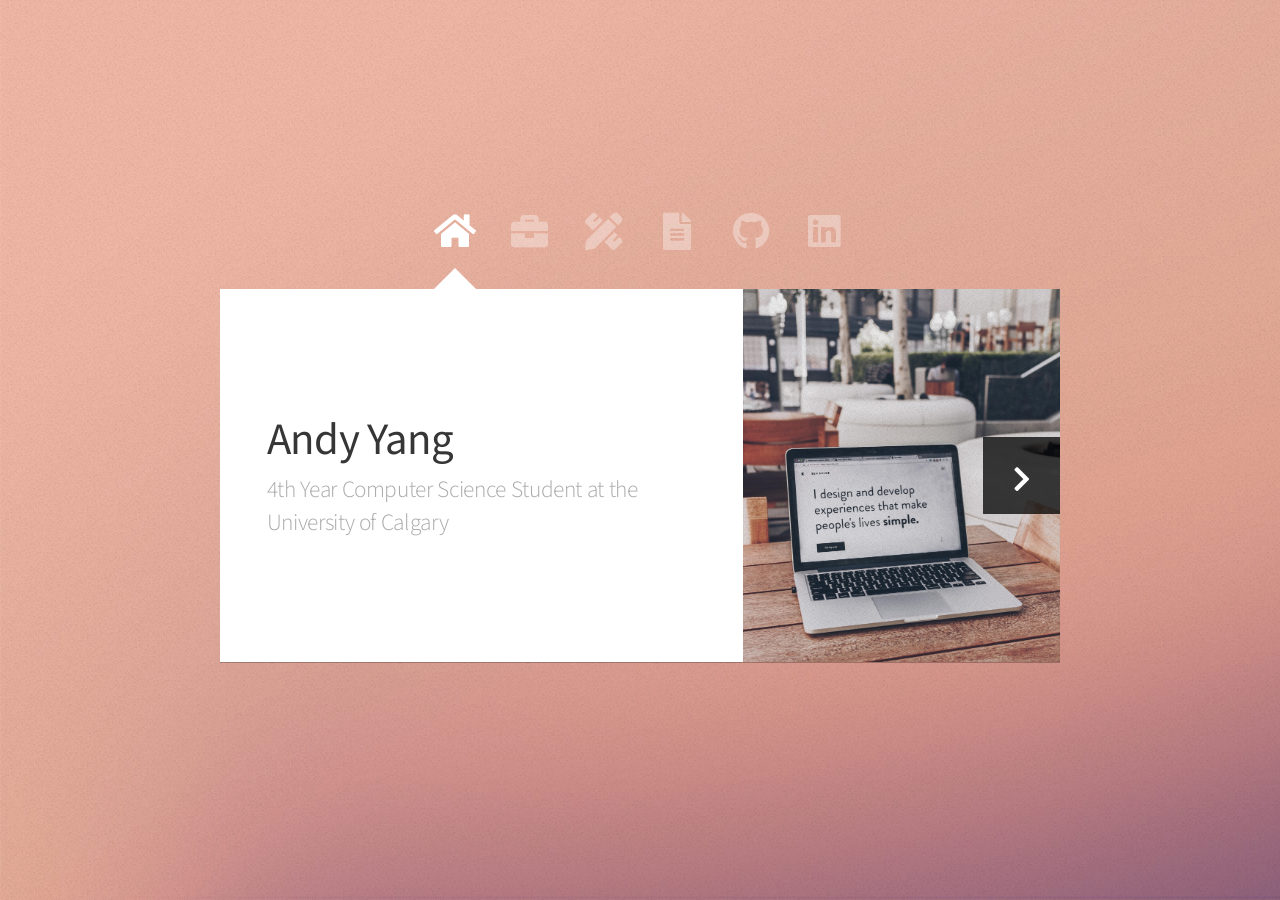
==== commit 93334ad5: "add skills sections and favicon icon" ====
--- a/index.html
+++ b/index.html
@@ -8,6 +8,7 @@
 <html>
 
 <head>
+	<link rel="shortcut icon" type="image/png" href="images/favicon.png" />
 	<title>Andy Yang</title>
 	<meta charset="utf-8" />
 	<meta name="viewport" content="width=device-width, initial-scale=1, user-scalable=no" />
@@ -25,11 +26,11 @@
 		<nav id="nav">
 			<a href="#" class="icon solid fa-home"><span>Home</span></a>
 			<a href="#work" class="icon solid fa-briefcase"><span>Work</span></a>
+			<a href="#skills" class="icon solid fa-pencil-ruler"><span>Skills</span></a>
 			<a href="/resume/Andy Yang Resume.pdf" class="icon solid fa-file-alt" download><span>Résumé</span></a>
 			<a href="https://github.com/Yang-Andy" target="_blank" class="icon brands fa-github"><span>Github</span></a>
 			<a href="https://www.linkedin.com/in/yangandy1/" target="_blank"
 				class="icon brands fa-linkedin"><span>LinkedIn</span></a>
-			<!-- <a href="#contact" class="icon solid fa-envelope"><span>Contact</span></a> -->
 		</nav>
 
 		<!-- Main -->
@@ -50,17 +51,16 @@
 			<!-- Work -->
 			<article id="work" class="panel">
 				<header>
-					<h1>Work Experience</h1>
+					<h2>Work Experience</h2>
 				</header>
 
 				<body>
-					<h2>
+					<h3>
 						Full Stack Mobile Software Developer Intern
-					</h2>
+					</h3>
 					<div>
-						<h3>Shareworks by Morgan Stanley</h3>
-						<p>May 2018 - August 2019, Calgary, Alberta</p>
-
+						<h4>Shareworks by Morgan Stanley</h4>
+						<p>May 2018 - August 2019, Calgary, Alberta, Canada</p>
 					</div>
 
 					<ul>
@@ -75,37 +75,61 @@
 							and automated testing in order to ensure the production of high-quality software.</li>
 					</ul>
 
-
 				</body>
 
 			</article>
 
-			<!-- Contact -->
-			<article id="contact" class="panel">
+			<!-- Skills -->
+			<article id="skills" class="panel">
 				<header>
-					<h2>Contact Me</h2>
+					<h2>Technical Skills</h2>
 				</header>
-				<form action="#" method="post">
-					<div>
-						<div class="row">
-							<div class="col-6 col-12-medium">
-								<input type="text" name="name" placeholder="Name" />
+
+				<section>
+					<div class="row">
+						<div class="col-4 col-6-medium col-12-small">
+							<div class="skillIcons">
+								<i class="fab fa-html5 fa-3x"></i>
+								<p>HTML5</p>
 							</div>
-							<div class="col-6 col-12-medium">
-								<input type="text" name="email" placeholder="Email" />
+						</div>
+						<div class="col-4 col-6-medium col-12-small">
+							<div class="skillIcons">
+								<i class="fab fa-css3-alt fa-3x"></i>
+								<p>CSS3</p>
 							</div>
-							<div class="col-12">
-								<input type="text" name="subject" placeholder="Subject" />
+						</div>
+						<div class="col-4 col-6-medium col-12-small">
+							<div class="skillIcons">
+								<i class="fab fa-js-square fa-3x"></i>
+								<p>Javascript</p>
 							</div>
-							<div class="col-12">
-								<textarea name="message" placeholder="Message" rows="6"></textarea>
+						</div>
+
+						<div class="col-4 col-6-medium col-12-small">
+							<div class="skillIcons">
+								<i class="fab fa-react fa-3x"></i>
+								<p>React</p>
 							</div>
-							<div class="col-12">
-								<input type="submit" value="Send Message" />
+						</div>
+						<div class="col-4 col-6-medium col-12-small">
+							<div class="skillIcons">
+								<i class="fab fa-python fa-3x"></i>
+								<p>Python</p>
+							</div>
+						</div>
+						<div class="col-4 col-6-medium col-12-small">
+							<div class="skillIcons">
+								<i class="fab fa-java fa-3x"></i>
+								<p>Java</p>
 							</div>
 						</div>
 					</div>
-				</form>
+				</section>
+
+
+
+
 			</article>
 
 		</div>
--- a/assets/css/main.css
+++ b/assets/css/main.css
@@ -2187,4 +2187,13 @@
 				margin-left: 0.5em;
 			}
 
-		}+		}
+
+/*New CSS*/
+
+.skillIcons {
+	display: flex; 
+	justify-content: center; 
+	align-items: center; 
+	flex-direction: column; 
+}
